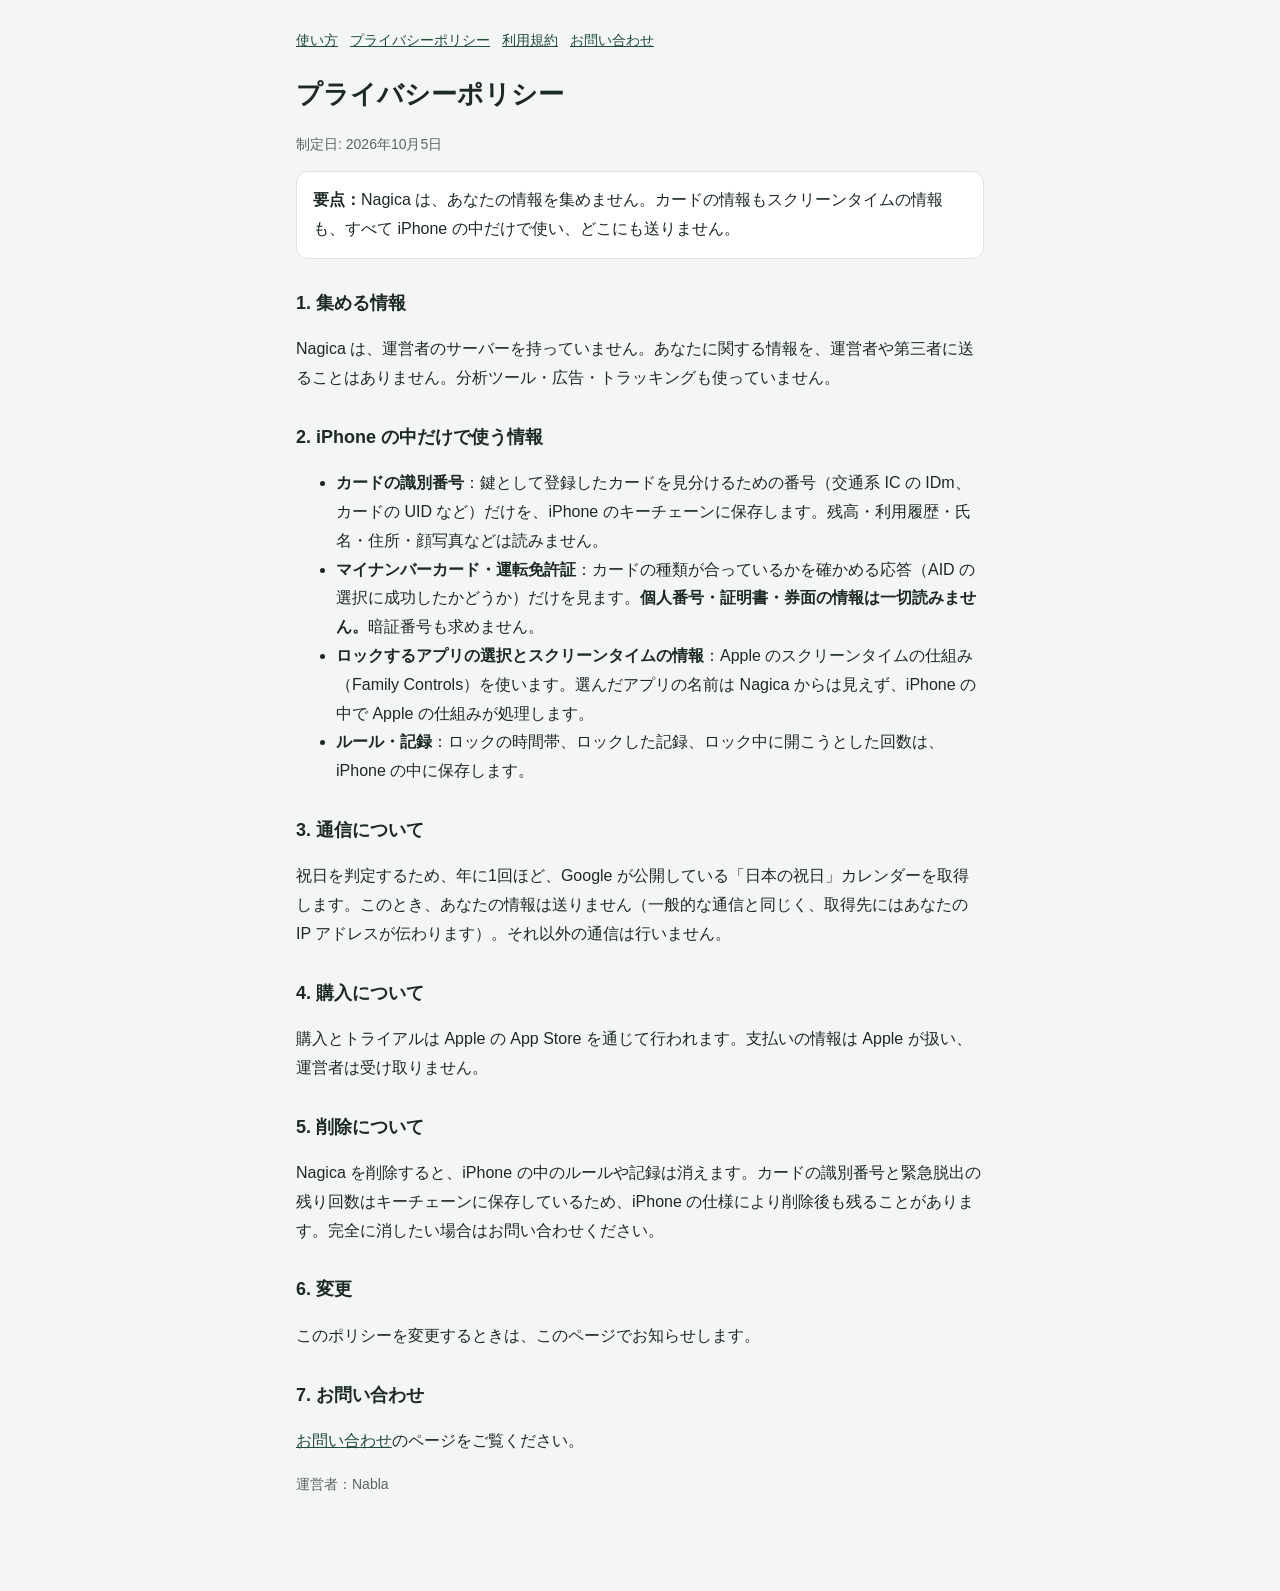
==== privacy.html @ 56a0cd34 "Nagica のサポートページ（使い方・プライバシーポリシー・利用規約・お問い合わせ）" ====
<!doctype html><html lang="ja"><head><meta charset="utf-8"><meta name="viewport" content="width=device-width,initial-scale=1"><title>プライバシーポリシー | Nagica</title><link rel="stylesheet" href="style.css"></head><body><main>
<nav><a href="index.html">使い方</a><a href="privacy.html">プライバシーポリシー</a><a href="terms.html">利用規約</a><a href="support.html">お問い合わせ</a></nav>
<h1>プライバシーポリシー</h1>
<p class="sub">制定日: 2026年10月5日</p>
<div class="card"><b>要点：</b>Nagica は、あなたの情報を集めません。カードの情報もスクリーンタイムの情報も、すべて iPhone の中だけで使い、どこにも送りません。</div>

<h2>1. 集める情報</h2>
<p>Nagica は、運営者のサーバーを持っていません。あなたに関する情報を、運営者や第三者に送ることはありません。分析ツール・広告・トラッキングも使っていません。</p>

<h2>2. iPhone の中だけで使う情報</h2>
<ul>
<li><b>カードの識別番号</b>：鍵として登録したカードを見分けるための番号（交通系 IC の IDm、カードの UID など）だけを、iPhone のキーチェーンに保存します。残高・利用履歴・氏名・住所・顔写真などは読みません。</li>
<li><b>マイナンバーカード・運転免許証</b>：カードの種類が合っているかを確かめる応答（AID の選択に成功したかどうか）だけを見ます。<b>個人番号・証明書・券面の情報は一切読みません。</b>暗証番号も求めません。</li>
<li><b>ロックするアプリの選択とスクリーンタイムの情報</b>：Apple のスクリーンタイムの仕組み（Family Controls）を使います。選んだアプリの名前は Nagica からは見えず、iPhone の中で Apple の仕組みが処理します。</li>
<li><b>ルール・記録</b>：ロックの時間帯、ロックした記録、ロック中に開こうとした回数は、iPhone の中に保存します。</li>
</ul>

<h2>3. 通信について</h2>
<p>祝日を判定するため、年に1回ほど、Google が公開している「日本の祝日」カレンダーを取得します。このとき、あなたの情報は送りません（一般的な通信と同じく、取得先にはあなたの IP アドレスが伝わります）。それ以外の通信は行いません。</p>

<h2>4. 購入について</h2>
<p>購入とトライアルは Apple の App Store を通じて行われます。支払いの情報は Apple が扱い、運営者は受け取りません。</p>

<h2>5. 削除について</h2>
<p>Nagica を削除すると、iPhone の中のルールや記録は消えます。カードの識別番号と緊急脱出の残り回数はキーチェーンに保存しているため、iPhone の仕様により削除後も残ることがあります。完全に消したい場合はお問い合わせください。</p>

<h2>6. 変更</h2>
<p>このポリシーを変更するときは、このページでお知らせします。</p>

<h2>7. お問い合わせ</h2>
<p><a href="support.html">お問い合わせ</a>のページをご覧ください。</p>
<p class="sub">運営者：Nabla</p>
</main></body></html>
---- style.css ----
:root{--bg:#f4f6f3;--card:#fff;--ink:#1d2a24;--sub:#5a6660;--line:#dfe3e0;--accent:#1f4d38}
@media (prefers-color-scheme:dark){:root{--bg:#141816;--card:#1d2320;--ink:#e8ece9;--sub:#a3ada7;--line:#333b37;--accent:#7fc79f}}
*{box-sizing:border-box}body{margin:0;background:var(--bg);color:var(--ink);font:16px/1.8 -apple-system,"Hiragino Sans",sans-serif}
main{max-width:720px;margin:0 auto;padding:28px 16px 80px}h1{font-size:26px;margin:0 0 6px}h2{font-size:18px;margin:28px 0 8px}
.sub{color:var(--sub);font-size:14px}.card{background:var(--card);border:1px solid var(--line);border-radius:12px;padding:14px 16px;margin:12px 0}
a{color:var(--accent)}nav{font-size:14px;margin-bottom:18px}nav a{margin-right:12px}
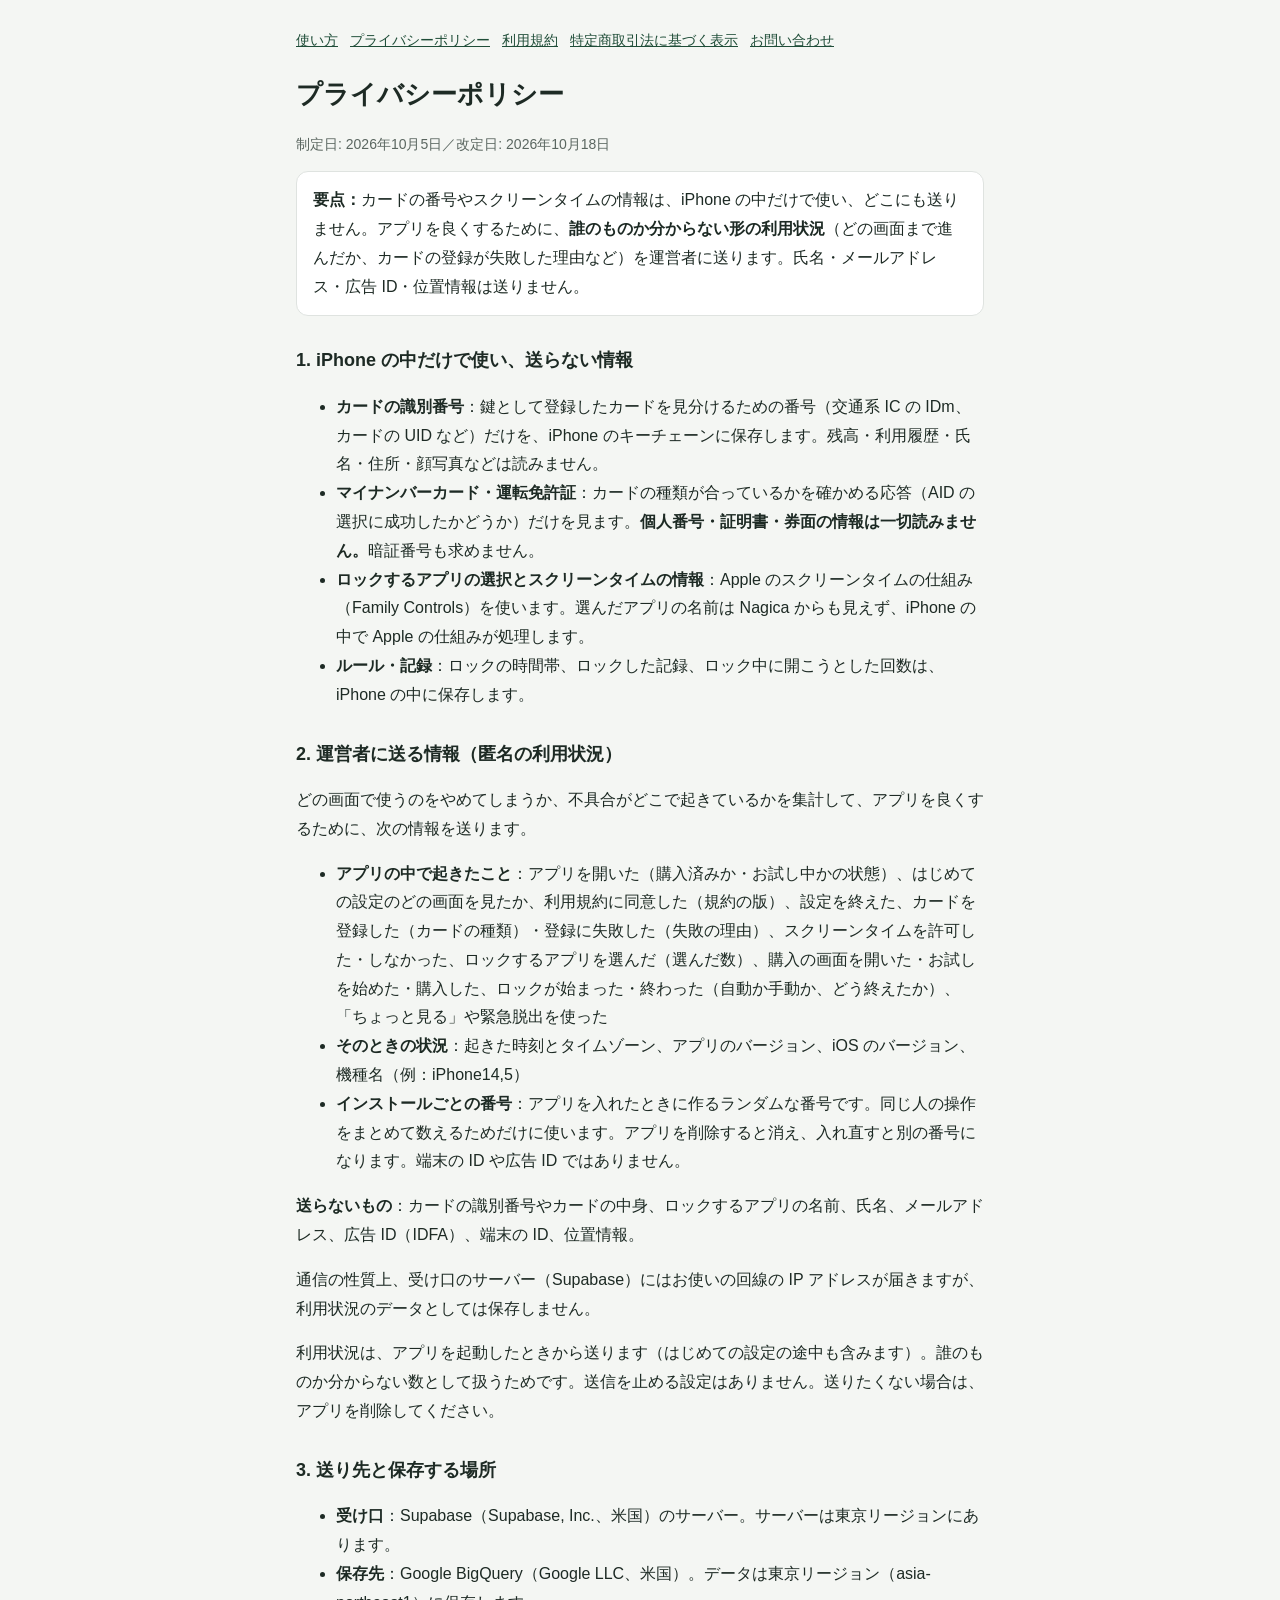
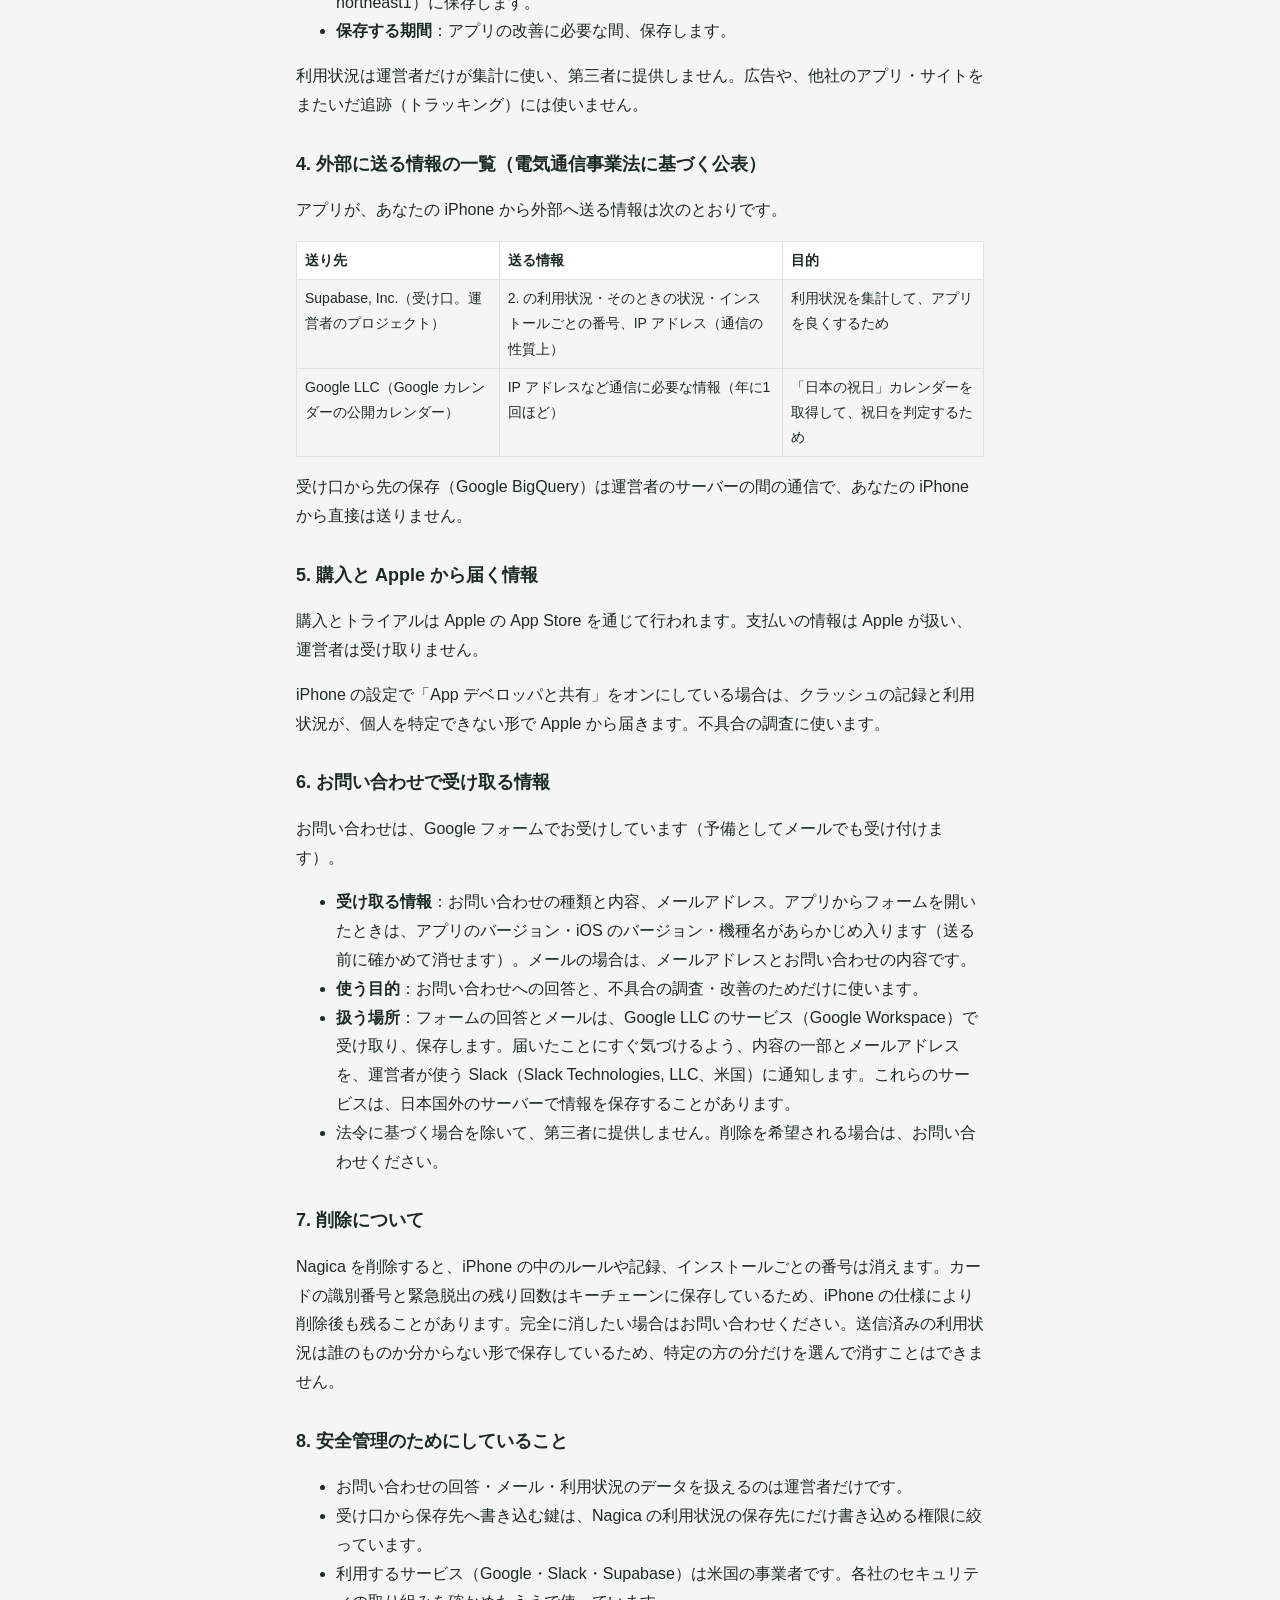
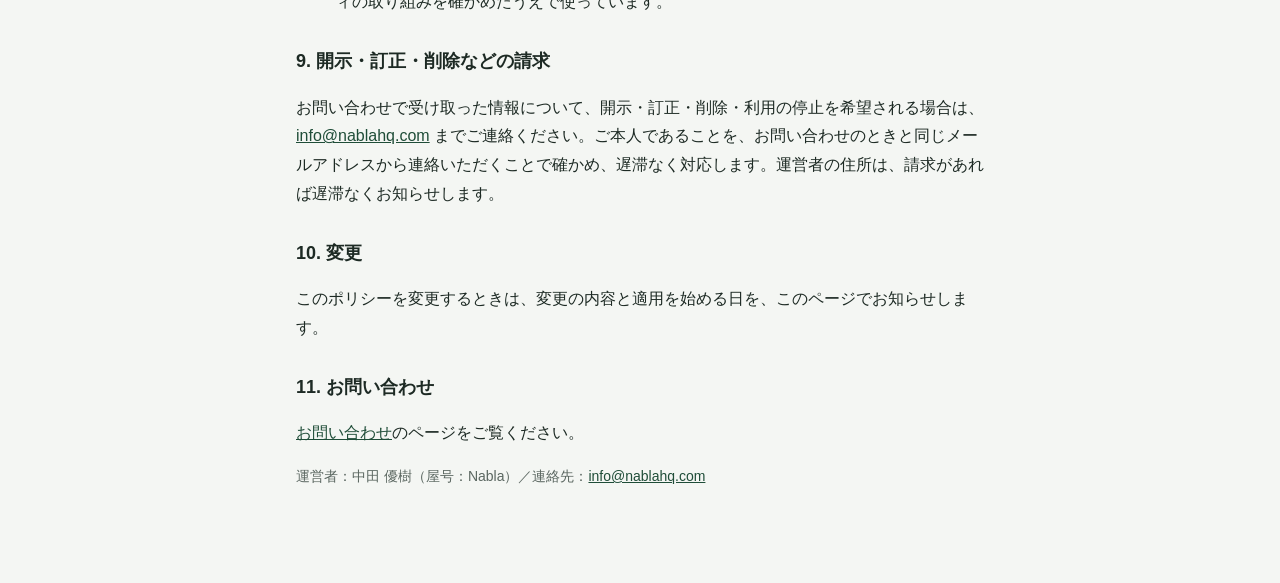
==== commit 7d69cd2a: "利用状況の送信・お問い合わせフォーム・特商法の表示に合わせて、プライバシーポリシーと利用規約を改定（2026-10-18） cardlock 7872cbe の docs/site を反映  Co-A" ====
--- a/privacy.html
+++ b/privacy.html
@@ -1,33 +1,75 @@
 <!doctype html><html lang="ja"><head><meta charset="utf-8"><meta name="viewport" content="width=device-width,initial-scale=1"><title>プライバシーポリシー | Nagica</title><link rel="stylesheet" href="style.css"></head><body><main>
-<nav><a href="index.html">使い方</a><a href="privacy.html">プライバシーポリシー</a><a href="terms.html">利用規約</a><a href="support.html">お問い合わせ</a></nav>
+<nav><a href="index.html">使い方</a><a href="privacy.html">プライバシーポリシー</a><a href="terms.html">利用規約</a><a href="tokushoho.html">特定商取引法に基づく表示</a><a href="support.html">お問い合わせ</a></nav>
 <h1>プライバシーポリシー</h1>
-<p class="sub">制定日: 2026年10月5日</p>
-<div class="card"><b>要点：</b>Nagica は、あなたの情報を集めません。カードの情報もスクリーンタイムの情報も、すべて iPhone の中だけで使い、どこにも送りません。</div>
+<p class="sub">制定日: 2026年10月5日／改定日: 2026年10月18日</p>
+<div class="card"><b>要点：</b>カードの番号やスクリーンタイムの情報は、iPhone の中だけで使い、どこにも送りません。アプリを良くするために、<b>誰のものか分からない形の利用状況</b>（どの画面まで進んだか、カードの登録が失敗した理由など）を運営者に送ります。氏名・メールアドレス・広告 ID・位置情報は送りません。</div>
 
-<h2>1. 集める情報</h2>
-<p>Nagica は、運営者のサーバーを持っていません。あなたに関する情報を、運営者や第三者に送ることはありません。分析ツール・広告・トラッキングも使っていません。</p>
-
-<h2>2. iPhone の中だけで使う情報</h2>
+<h2>1. iPhone の中だけで使い、送らない情報</h2>
 <ul>
 <li><b>カードの識別番号</b>：鍵として登録したカードを見分けるための番号（交通系 IC の IDm、カードの UID など）だけを、iPhone のキーチェーンに保存します。残高・利用履歴・氏名・住所・顔写真などは読みません。</li>
 <li><b>マイナンバーカード・運転免許証</b>：カードの種類が合っているかを確かめる応答（AID の選択に成功したかどうか）だけを見ます。<b>個人番号・証明書・券面の情報は一切読みません。</b>暗証番号も求めません。</li>
-<li><b>ロックするアプリの選択とスクリーンタイムの情報</b>：Apple のスクリーンタイムの仕組み（Family Controls）を使います。選んだアプリの名前は Nagica からは見えず、iPhone の中で Apple の仕組みが処理します。</li>
+<li><b>ロックするアプリの選択とスクリーンタイムの情報</b>：Apple のスクリーンタイムの仕組み（Family Controls）を使います。選んだアプリの名前は Nagica からも見えず、iPhone の中で Apple の仕組みが処理します。</li>
 <li><b>ルール・記録</b>：ロックの時間帯、ロックした記録、ロック中に開こうとした回数は、iPhone の中に保存します。</li>
 </ul>
 
-<h2>3. 通信について</h2>
-<p>祝日を判定するため、年に1回ほど、Google が公開している「日本の祝日」カレンダーを取得します。このとき、あなたの情報は送りません（一般的な通信と同じく、取得先にはあなたの IP アドレスが伝わります）。それ以外の通信は行いません。</p>
+<h2>2. 運営者に送る情報（匿名の利用状況）</h2>
+<p>どの画面で使うのをやめてしまうか、不具合がどこで起きているかを集計して、アプリを良くするために、次の情報を送ります。</p>
+<ul>
+<li><b>アプリの中で起きたこと</b>：アプリを開いた（購入済みか・お試し中かの状態）、はじめての設定のどの画面を見たか、利用規約に同意した（規約の版）、設定を終えた、カードを登録した（カードの種類）・登録に失敗した（失敗の理由）、スクリーンタイムを許可した・しなかった、ロックするアプリを選んだ（選んだ数）、購入の画面を開いた・お試しを始めた・購入した、ロックが始まった・終わった（自動か手動か、どう終えたか）、「ちょっと見る」や緊急脱出を使った</li>
+<li><b>そのときの状況</b>：起きた時刻とタイムゾーン、アプリのバージョン、iOS のバージョン、機種名（例：iPhone14,5）</li>
+<li><b>インストールごとの番号</b>：アプリを入れたときに作るランダムな番号です。同じ人の操作をまとめて数えるためだけに使います。アプリを削除すると消え、入れ直すと別の番号になります。端末の ID や広告 ID ではありません。</li>
+</ul>
+<p><b>送らないもの</b>：カードの識別番号やカードの中身、ロックするアプリの名前、氏名、メールアドレス、広告 ID（IDFA）、端末の ID、位置情報。</p>
+<p>通信の性質上、受け口のサーバー（Supabase）にはお使いの回線の IP アドレスが届きますが、利用状況のデータとしては保存しません。</p>
+<p>利用状況は、アプリを起動したときから送ります（はじめての設定の途中も含みます）。誰のものか分からない数として扱うためです。送信を止める設定はありません。送りたくない場合は、アプリを削除してください。</p>
 
-<h2>4. 購入について</h2>
+<h2>3. 送り先と保存する場所</h2>
+<ul>
+<li><b>受け口</b>：Supabase（Supabase, Inc.、米国）のサーバー。サーバーは東京リージョンにあります。</li>
+<li><b>保存先</b>：Google BigQuery（Google LLC、米国）。データは東京リージョン（asia-northeast1）に保存します。</li>
+<li><b>保存する期間</b>：アプリの改善に必要な間、保存します。</li>
+</ul>
+<p>利用状況は運営者だけが集計に使い、第三者に提供しません。広告や、他社のアプリ・サイトをまたいだ追跡（トラッキング）には使いません。</p>
+
+<h2>4. 外部に送る情報の一覧（電気通信事業法に基づく公表）</h2>
+<p>アプリが、あなたの iPhone から外部へ送る情報は次のとおりです。</p>
+<div class="tblwrap"><table class="tbl">
+<tr><th>送り先</th><th>送る情報</th><th>目的</th></tr>
+<tr><td>Supabase, Inc.（受け口。運営者のプロジェクト）</td><td>2. の利用状況・そのときの状況・インストールごとの番号、IP アドレス（通信の性質上）</td><td>利用状況を集計して、アプリを良くするため</td></tr>
+<tr><td>Google LLC（Google カレンダーの公開カレンダー）</td><td>IP アドレスなど通信に必要な情報（年に1回ほど）</td><td>「日本の祝日」カレンダーを取得して、祝日を判定するため</td></tr>
+</table></div>
+<p>受け口から先の保存（Google BigQuery）は運営者のサーバーの間の通信で、あなたの iPhone から直接は送りません。</p>
+
+<h2>5. 購入と Apple から届く情報</h2>
 <p>購入とトライアルは Apple の App Store を通じて行われます。支払いの情報は Apple が扱い、運営者は受け取りません。</p>
+<p>iPhone の設定で「App デベロッパと共有」をオンにしている場合は、クラッシュの記録と利用状況が、個人を特定できない形で Apple から届きます。不具合の調査に使います。</p>
 
-<h2>5. 削除について</h2>
-<p>Nagica を削除すると、iPhone の中のルールや記録は消えます。カードの識別番号と緊急脱出の残り回数はキーチェーンに保存しているため、iPhone の仕様により削除後も残ることがあります。完全に消したい場合はお問い合わせください。</p>
+<h2>6. お問い合わせで受け取る情報</h2>
+<p>お問い合わせは、Google フォームでお受けしています（予備としてメールでも受け付けます）。</p>
+<ul>
+<li><b>受け取る情報</b>：お問い合わせの種類と内容、メールアドレス。アプリからフォームを開いたときは、アプリのバージョン・iOS のバージョン・機種名があらかじめ入ります（送る前に確かめて消せます）。メールの場合は、メールアドレスとお問い合わせの内容です。</li>
+<li><b>使う目的</b>：お問い合わせへの回答と、不具合の調査・改善のためだけに使います。</li>
+<li><b>扱う場所</b>：フォームの回答とメールは、Google LLC のサービス（Google Workspace）で受け取り、保存します。届いたことにすぐ気づけるよう、内容の一部とメールアドレスを、運営者が使う Slack（Slack Technologies, LLC、米国）に通知します。これらのサービスは、日本国外のサーバーで情報を保存することがあります。</li>
+<li>法令に基づく場合を除いて、第三者に提供しません。削除を希望される場合は、お問い合わせください。</li>
+</ul>
 
-<h2>6. 変更</h2>
-<p>このポリシーを変更するときは、このページでお知らせします。</p>
+<h2>7. 削除について</h2>
+<p>Nagica を削除すると、iPhone の中のルールや記録、インストールごとの番号は消えます。カードの識別番号と緊急脱出の残り回数はキーチェーンに保存しているため、iPhone の仕様により削除後も残ることがあります。完全に消したい場合はお問い合わせください。送信済みの利用状況は誰のものか分からない形で保存しているため、特定の方の分だけを選んで消すことはできません。</p>
 
-<h2>7. お問い合わせ</h2>
+<h2>8. 安全管理のためにしていること</h2>
+<ul>
+<li>お問い合わせの回答・メール・利用状況のデータを扱えるのは運営者だけです。</li>
+<li>受け口から保存先へ書き込む鍵は、Nagica の利用状況の保存先にだけ書き込める権限に絞っています。</li>
+<li>利用するサービス（Google・Slack・Supabase）は米国の事業者です。各社のセキュリティの取り組みを確かめたうえで使っています。</li>
+</ul>
+
+<h2>9. 開示・訂正・削除などの請求</h2>
+<p>お問い合わせで受け取った情報について、開示・訂正・削除・利用の停止を希望される場合は、<a href="mailto:info@nablahq.com">info@nablahq.com</a> までご連絡ください。ご本人であることを、お問い合わせのときと同じメールアドレスから連絡いただくことで確かめ、遅滞なく対応します。運営者の住所は、請求があれば遅滞なくお知らせします。</p>
+
+<h2>10. 変更</h2>
+<p>このポリシーを変更するときは、変更の内容と適用を始める日を、このページでお知らせします。</p>
+
+<h2>11. お問い合わせ</h2>
 <p><a href="support.html">お問い合わせ</a>のページをご覧ください。</p>
-<p class="sub">運営者：Nabla</p>
+<p class="sub">運営者：中田 優樹（屋号：Nabla）／連絡先：<a href="mailto:info@nablahq.com">info@nablahq.com</a></p>
 </main></body></html>
--- a/style.css
+++ b/style.css
@@ -4,3 +4,4 @@
 main{max-width:720px;margin:0 auto;padding:28px 16px 80px}h1{font-size:26px;margin:0 0 6px}h2{font-size:18px;margin:28px 0 8px}
 .sub{color:var(--sub);font-size:14px}.card{background:var(--card);border:1px solid var(--line);border-radius:12px;padding:14px 16px;margin:12px 0}
 a{color:var(--accent)}nav{font-size:14px;margin-bottom:18px}nav a{margin-right:12px}
+.tblwrap{overflow-x:auto}.tbl{border-collapse:collapse;font-size:14px;min-width:540px}.tbl th,.tbl td{border:1px solid var(--line);padding:6px 8px;text-align:left;vertical-align:top}.tbl th{background:var(--card)}
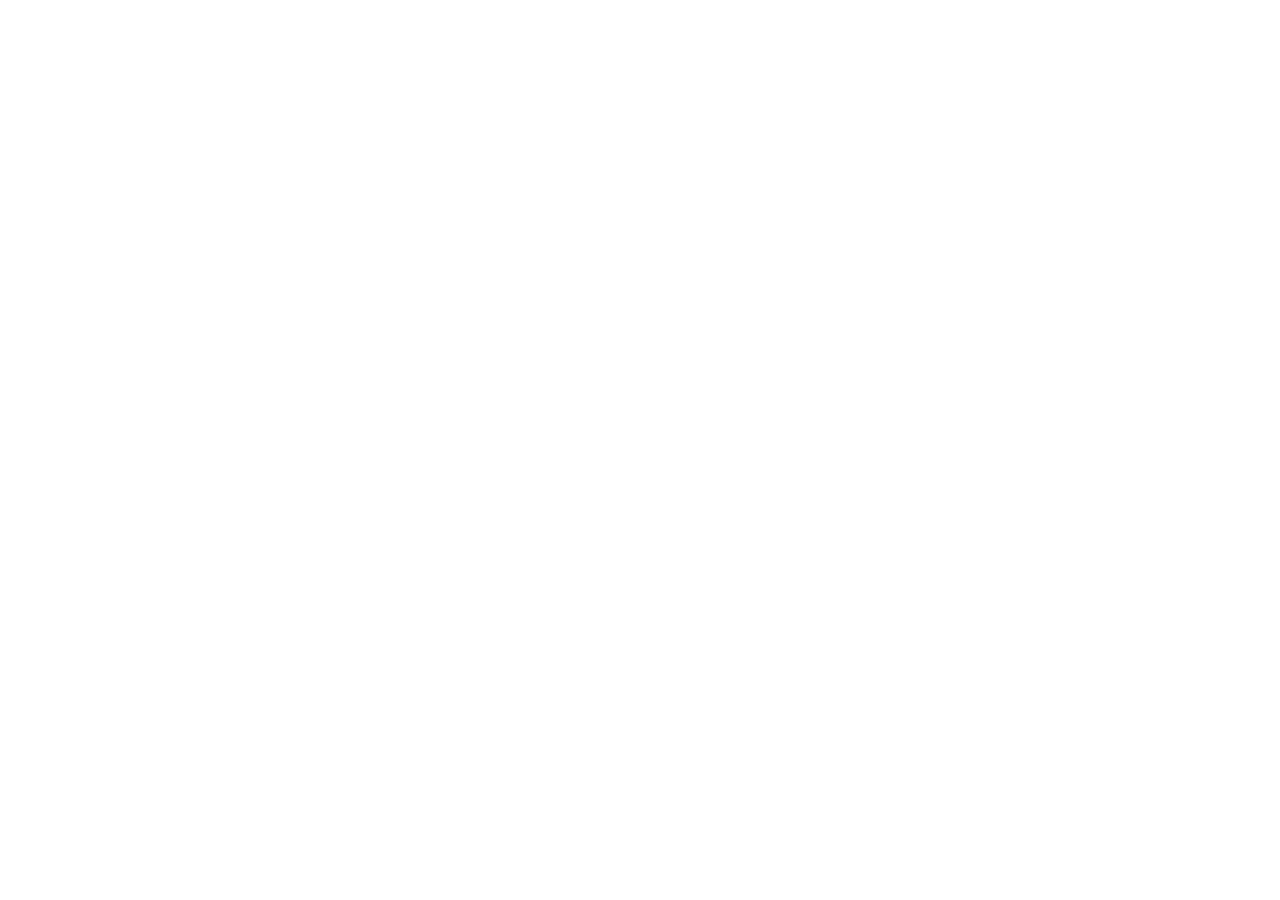
==== commit 1ddd8c8f: "nagica.app に移ったことを案内するページに置き換え" ====
--- a/privacy.html
+++ b/privacy.html
@@ -1,75 +1,5 @@
-<!doctype html><html lang="ja"><head><meta charset="utf-8"><meta name="viewport" content="width=device-width,initial-scale=1"><title>プライバシーポリシー | Nagica</title><link rel="stylesheet" href="style.css"></head><body><main>
-<nav><a href="index.html">使い方</a><a href="privacy.html">プライバシーポリシー</a><a href="terms.html">利用規約</a><a href="tokushoho.html">特定商取引法に基づく表示</a><a href="support.html">お問い合わせ</a></nav>
-<h1>プライバシーポリシー</h1>
-<p class="sub">制定日: 2026年10月5日／改定日: 2026年10月18日</p>
-<div class="card"><b>要点：</b>カードの番号やスクリーンタイムの情報は、iPhone の中だけで使い、どこにも送りません。アプリを良くするために、<b>誰のものか分からない形の利用状況</b>（どの画面まで進んだか、カードの登録が失敗した理由など）を運営者に送ります。氏名・メールアドレス・広告 ID・位置情報は送りません。</div>
-
-<h2>1. iPhone の中だけで使い、送らない情報</h2>
-<ul>
-<li><b>カードの識別番号</b>：鍵として登録したカードを見分けるための番号（交通系 IC の IDm、カードの UID など）だけを、iPhone のキーチェーンに保存します。残高・利用履歴・氏名・住所・顔写真などは読みません。</li>
-<li><b>マイナンバーカード・運転免許証</b>：カードの種類が合っているかを確かめる応答（AID の選択に成功したかどうか）だけを見ます。<b>個人番号・証明書・券面の情報は一切読みません。</b>暗証番号も求めません。</li>
-<li><b>ロックするアプリの選択とスクリーンタイムの情報</b>：Apple のスクリーンタイムの仕組み（Family Controls）を使います。選んだアプリの名前は Nagica からも見えず、iPhone の中で Apple の仕組みが処理します。</li>
-<li><b>ルール・記録</b>：ロックの時間帯、ロックした記録、ロック中に開こうとした回数は、iPhone の中に保存します。</li>
-</ul>
-
-<h2>2. 運営者に送る情報（匿名の利用状況）</h2>
-<p>どの画面で使うのをやめてしまうか、不具合がどこで起きているかを集計して、アプリを良くするために、次の情報を送ります。</p>
-<ul>
-<li><b>アプリの中で起きたこと</b>：アプリを開いた（購入済みか・お試し中かの状態）、はじめての設定のどの画面を見たか、利用規約に同意した（規約の版）、設定を終えた、カードを登録した（カードの種類）・登録に失敗した（失敗の理由）、スクリーンタイムを許可した・しなかった、ロックするアプリを選んだ（選んだ数）、購入の画面を開いた・お試しを始めた・購入した、ロックが始まった・終わった（自動か手動か、どう終えたか）、「ちょっと見る」や緊急脱出を使った</li>
-<li><b>そのときの状況</b>：起きた時刻とタイムゾーン、アプリのバージョン、iOS のバージョン、機種名（例：iPhone14,5）</li>
-<li><b>インストールごとの番号</b>：アプリを入れたときに作るランダムな番号です。同じ人の操作をまとめて数えるためだけに使います。アプリを削除すると消え、入れ直すと別の番号になります。端末の ID や広告 ID ではありません。</li>
-</ul>
-<p><b>送らないもの</b>：カードの識別番号やカードの中身、ロックするアプリの名前、氏名、メールアドレス、広告 ID（IDFA）、端末の ID、位置情報。</p>
-<p>通信の性質上、受け口のサーバー（Supabase）にはお使いの回線の IP アドレスが届きますが、利用状況のデータとしては保存しません。</p>
-<p>利用状況は、アプリを起動したときから送ります（はじめての設定の途中も含みます）。誰のものか分からない数として扱うためです。送信を止める設定はありません。送りたくない場合は、アプリを削除してください。</p>
-
-<h2>3. 送り先と保存する場所</h2>
-<ul>
-<li><b>受け口</b>：Supabase（Supabase, Inc.、米国）のサーバー。サーバーは東京リージョンにあります。</li>
-<li><b>保存先</b>：Google BigQuery（Google LLC、米国）。データは東京リージョン（asia-northeast1）に保存します。</li>
-<li><b>保存する期間</b>：アプリの改善に必要な間、保存します。</li>
-</ul>
-<p>利用状況は運営者だけが集計に使い、第三者に提供しません。広告や、他社のアプリ・サイトをまたいだ追跡（トラッキング）には使いません。</p>
-
-<h2>4. 外部に送る情報の一覧（電気通信事業法に基づく公表）</h2>
-<p>アプリが、あなたの iPhone から外部へ送る情報は次のとおりです。</p>
-<div class="tblwrap"><table class="tbl">
-<tr><th>送り先</th><th>送る情報</th><th>目的</th></tr>
-<tr><td>Supabase, Inc.（受け口。運営者のプロジェクト）</td><td>2. の利用状況・そのときの状況・インストールごとの番号、IP アドレス（通信の性質上）</td><td>利用状況を集計して、アプリを良くするため</td></tr>
-<tr><td>Google LLC（Google カレンダーの公開カレンダー）</td><td>IP アドレスなど通信に必要な情報（年に1回ほど）</td><td>「日本の祝日」カレンダーを取得して、祝日を判定するため</td></tr>
-</table></div>
-<p>受け口から先の保存（Google BigQuery）は運営者のサーバーの間の通信で、あなたの iPhone から直接は送りません。</p>
-
-<h2>5. 購入と Apple から届く情報</h2>
-<p>購入とトライアルは Apple の App Store を通じて行われます。支払いの情報は Apple が扱い、運営者は受け取りません。</p>
-<p>iPhone の設定で「App デベロッパと共有」をオンにしている場合は、クラッシュの記録と利用状況が、個人を特定できない形で Apple から届きます。不具合の調査に使います。</p>
-
-<h2>6. お問い合わせで受け取る情報</h2>
-<p>お問い合わせは、Google フォームでお受けしています（予備としてメールでも受け付けます）。</p>
-<ul>
-<li><b>受け取る情報</b>：お問い合わせの種類と内容、メールアドレス。アプリからフォームを開いたときは、アプリのバージョン・iOS のバージョン・機種名があらかじめ入ります（送る前に確かめて消せます）。メールの場合は、メールアドレスとお問い合わせの内容です。</li>
-<li><b>使う目的</b>：お問い合わせへの回答と、不具合の調査・改善のためだけに使います。</li>
-<li><b>扱う場所</b>：フォームの回答とメールは、Google LLC のサービス（Google Workspace）で受け取り、保存します。届いたことにすぐ気づけるよう、内容の一部とメールアドレスを、運営者が使う Slack（Slack Technologies, LLC、米国）に通知します。これらのサービスは、日本国外のサーバーで情報を保存することがあります。</li>
-<li>法令に基づく場合を除いて、第三者に提供しません。削除を希望される場合は、お問い合わせください。</li>
-</ul>
-
-<h2>7. 削除について</h2>
-<p>Nagica を削除すると、iPhone の中のルールや記録、インストールごとの番号は消えます。カードの識別番号と緊急脱出の残り回数はキーチェーンに保存しているため、iPhone の仕様により削除後も残ることがあります。完全に消したい場合はお問い合わせください。送信済みの利用状況は誰のものか分からない形で保存しているため、特定の方の分だけを選んで消すことはできません。</p>
-
-<h2>8. 安全管理のためにしていること</h2>
-<ul>
-<li>お問い合わせの回答・メール・利用状況のデータを扱えるのは運営者だけです。</li>
-<li>受け口から保存先へ書き込む鍵は、Nagica の利用状況の保存先にだけ書き込める権限に絞っています。</li>
-<li>利用するサービス（Google・Slack・Supabase）は米国の事業者です。各社のセキュリティの取り組みを確かめたうえで使っています。</li>
-</ul>
-
-<h2>9. 開示・訂正・削除などの請求</h2>
-<p>お問い合わせで受け取った情報について、開示・訂正・削除・利用の停止を希望される場合は、<a href="mailto:info@nablahq.com">info@nablahq.com</a> までご連絡ください。ご本人であることを、お問い合わせのときと同じメールアドレスから連絡いただくことで確かめ、遅滞なく対応します。運営者の住所は、請求があれば遅滞なくお知らせします。</p>
-
-<h2>10. 変更</h2>
-<p>このポリシーを変更するときは、変更の内容と適用を始める日を、このページでお知らせします。</p>
-
-<h2>11. お問い合わせ</h2>
-<p><a href="support.html">お問い合わせ</a>のページをご覧ください。</p>
-<p class="sub">運営者：中田 優樹（屋号：Nabla）／連絡先：<a href="mailto:info@nablahq.com">info@nablahq.com</a></p>
-</main></body></html>
+<!doctype html><html lang="ja"><head><meta charset="utf-8"><meta name="viewport" content="width=device-width,initial-scale=1">
+<meta http-equiv="refresh" content="0; url=https://nagica.app/privacy.html"><link rel="canonical" href="https://nagica.app/privacy.html"><title>Nagica（移転しました）</title></head>
+<body style="font-family:-apple-system,'Hiragino Sans',sans-serif;padding:24px">
+<p>Nagica のページは <a href="https://nagica.app/privacy.html">https://nagica.app/privacy.html</a> に移りました。自動で移らないときはリンクを押してください。</p>
+</body></html>
